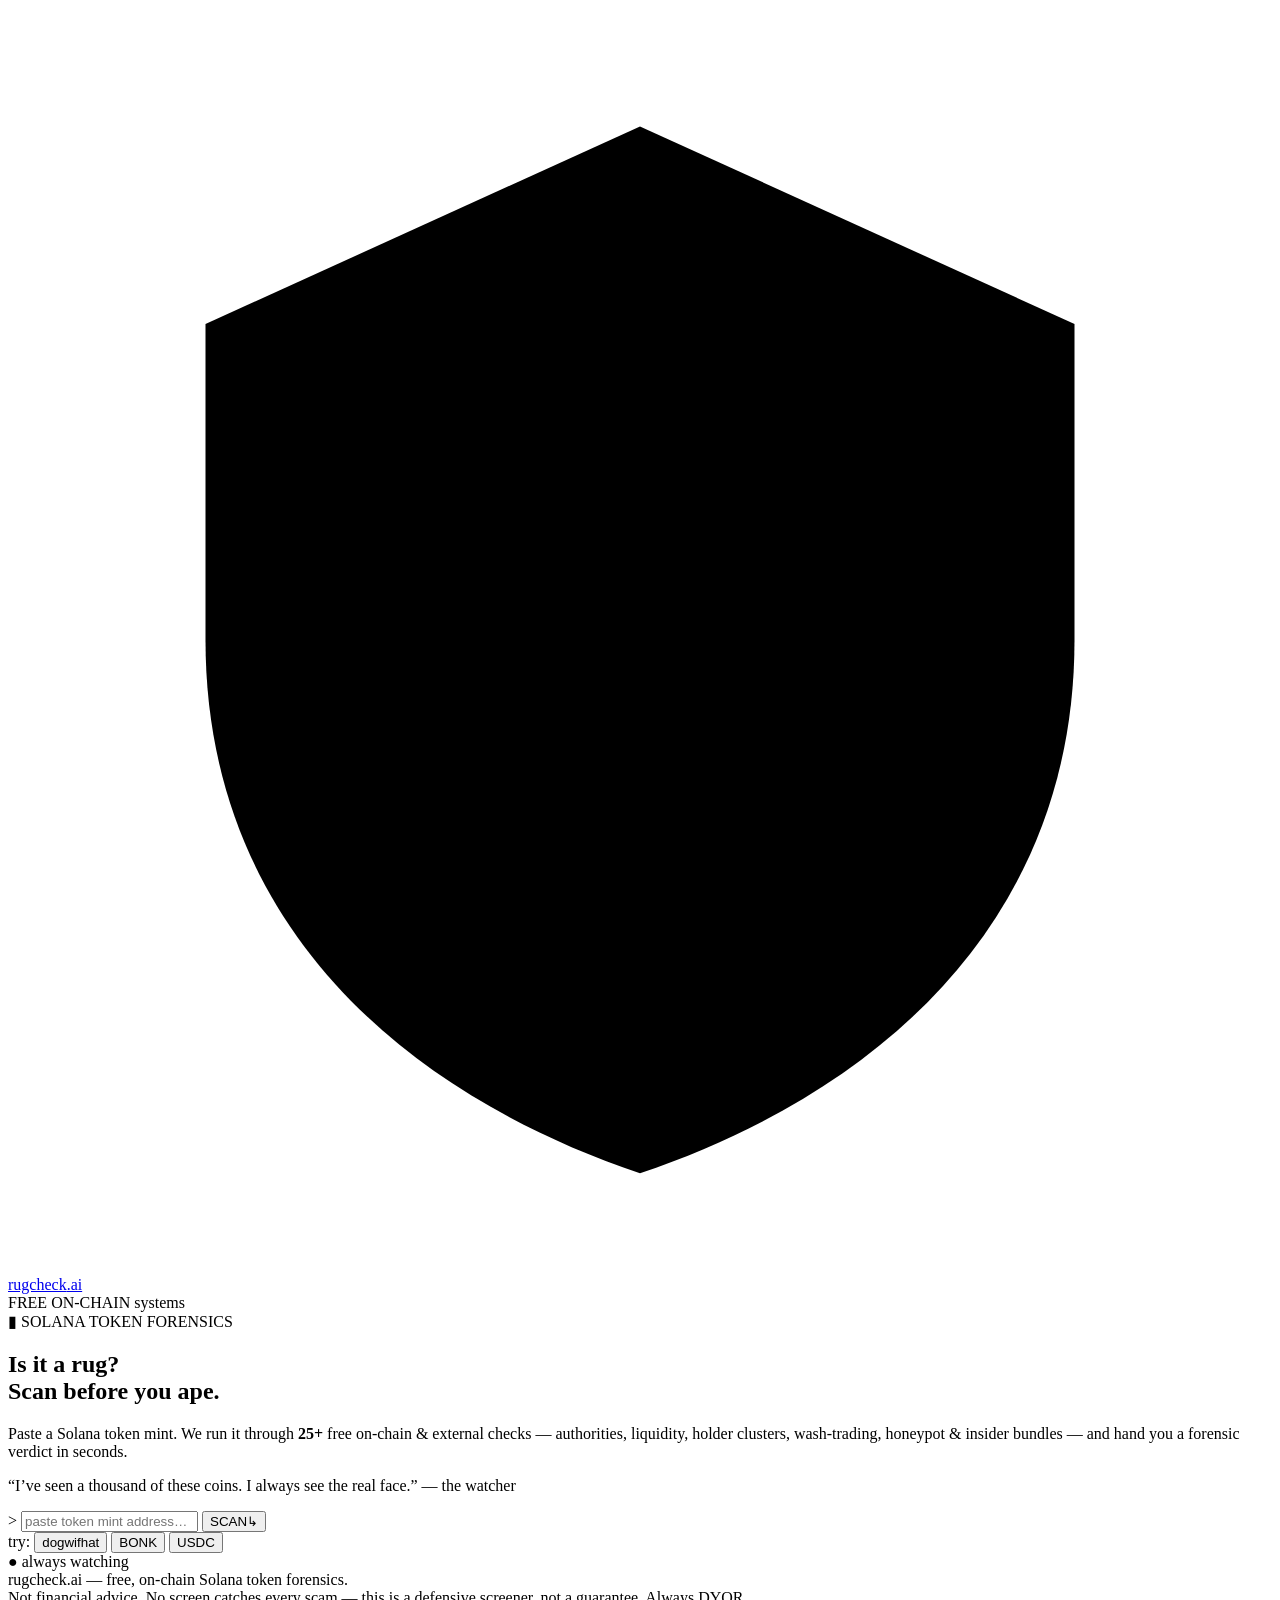
==== src/solscout/web/static/index.html @ b0b0086b "Surface richer RugCheck data + beat the competition (ADR-043) A scanner the user compared us to show" ====
<!doctype html>
<html lang="en">
<head>
<meta charset="utf-8" />
<meta name="viewport" content="width=device-width, initial-scale=1" />
<title>rugcheck.ai — Solana token forensics</title>
<meta name="description" content="Free, on-chain Solana token safety forensics — rug, honeypot, wash-trade, bundle & insider detection in one scan." />
<link rel="preconnect" href="https://fonts.googleapis.com" />
<link rel="preconnect" href="https://fonts.gstatic.com" crossorigin />
<link href="https://fonts.googleapis.com/css2?family=Chakra+Petch:wght@400;500;600;700&family=JetBrains+Mono:wght@400;500;700;800&display=swap" rel="stylesheet" />
<link rel="stylesheet" href="/static/styles.css" />
<link rel="icon" href="data:image/svg+xml,%3Csvg xmlns='http://www.w3.org/2000/svg' viewBox='0 0 32 32'%3E%3Crect width='32' height='32' fill='%23070a0c'/%3E%3Cpath d='M16 4l10 5v7c0 6-4.3 10-10 12C10.3 26 6 22 6 16V9z' fill='none' stroke='%23c4f73a' stroke-width='2'/%3E%3C/svg%3E" />
</head>
<body>
<div class="scanlines" aria-hidden="true"></div>
<div class="grid-bg" aria-hidden="true"></div>
<div class="glow" aria-hidden="true"></div>

<header class="topbar">
  <a class="brand" href="/">
    <svg class="shield" viewBox="0 0 32 32" aria-hidden="true"><path d="M16 3l11 5v8c0 7-4.8 11.4-11 13.5C9.8 27.4 5 23 5 16V8z"/></svg>
    <span class="brand-name">rugcheck<span class="dot">.ai</span></span>
  </a>
  <nav class="topnav">
    <span class="tag">FREE</span>
    <span class="tag">ON-CHAIN</span>
    <span class="health" id="health" title="provider status"><i></i> systems</span>
  </nav>
</header>

<main>
  <!-- HERO / SEARCH -->
  <section class="hero" id="hero">
    <div class="kicker"><span class="blink">▮</span> SOLANA TOKEN FORENSICS</div>
    <h1 class="headline">Is it a <span class="rug">rug</span>?<br />Scan before you ape.</h1>
    <p class="sub">Paste a Solana token mint. We run it through <strong id="checkCount">25+</strong> free on-chain
      &amp; external checks — authorities, liquidity, holder clusters, wash-trading, honeypot &amp; insider
      bundles — and hand you a forensic verdict in seconds.</p>
    <p class="quip">“I’ve seen a thousand of these coins. I always see the real face.”
      <span class="quip-by">— the watcher</span></p>

    <form class="searchbar" id="searchForm" autocomplete="off">
      <span class="prompt">&gt;</span>
      <input id="mintInput" name="mint" spellcheck="false" placeholder="paste token mint address…"
             aria-label="token mint address" />
      <button type="submit" id="scanBtn"><span class="lbl">SCAN</span><span class="arrow">↳</span></button>
    </form>
    <div class="examples">
      <span class="ex-label">try:</span>
      <button class="chip" data-mint="EKpQGSJtjMFqKZ9KQanSqYXRcF8fBopzLHYxdM65zcjm">dogwifhat</button>
      <button class="chip" data-mint="DezXAZ8z7PnrnRJjz3wXBoRgixCa6xjnB7YaB1pPB263">BONK</button>
      <button class="chip" data-mint="EPjFWdd5AufqSSqeM2qN1xzybapC8G4wEGGkZwyTDt1v">USDC</button>
    </div>
    <p class="err" id="err" hidden></p>

    <!-- the watcher: always eyeing the next coin -->
    <div class="watcher" id="heroWatcher" aria-hidden="true">
      <div class="watcher-face" id="heroFace"></div>
      <div class="watcher-cap"><span class="blink">●</span> always watching</div>
    </div>
  </section>

  <!-- SCANNING -->
  <section class="scanning" id="scanning" hidden>
    <div class="scan-core"><div class="ring"></div><div class="ring r2"></div><div class="reticle">⌖</div></div>
    <ul class="scan-log" id="scanLog"></ul>
  </section>

  <!-- REPORT -->
  <section class="report" id="report" hidden>
    <form class="rescan reveal" id="rescanForm" autocomplete="off">
      <span class="prompt">&gt;</span>
      <input id="mintInput2" spellcheck="false" placeholder="scan another mint…" aria-label="token mint address" />
      <button type="submit"><span class="lbl">SCAN</span></button>
      <a class="newscan" href="/">↺ new</a>
    </form>
    <!-- verdict -->
    <div class="verdict-wrap reveal">
      <!-- the watcher reacts to the verdict: glares at rugs, eases up on clean coins -->
      <div class="watcher-corner" id="watcherReaction" aria-hidden="true"></div>
      <div class="gauge-box">
        <svg class="gauge" viewBox="0 0 220 220" id="gauge">
          <circle class="g-track" cx="110" cy="110" r="92" pathLength="100"/>
          <circle class="g-fill" cx="110" cy="110" r="92" id="gFill" pathLength="100"/>
          <text class="g-score" x="110" y="104" id="gScore">0</text>
          <text class="g-out" x="110" y="136" id="gOut">/100 SAFETY</text>
        </svg>
      </div>
      <div class="verdict-main">
        <div class="badge" id="badge">—</div>
        <div class="token-id">
          <span class="t-name" id="tName">—</span>
          <span class="t-sym" id="tSym"></span>
          <span class="t-dex" id="tDex"></span>
        </div>
        <p class="verdict-summary" id="vSummary"></p>
        <div class="counts" id="counts"></div>
        <div class="links" id="links"></div>
        <code class="mint-line" id="mintLine"></code>
      </div>
    </div>

    <!-- check grid -->
    <div class="section-head reveal"><h2>Forensic checks</h2><span class="rule"></span><span class="meta" id="checkMeta"></span></div>
    <div class="checks" id="checks"></div>

    <!-- creator + twitter (the OSINT the user asked for) -->
    <div class="section-head reveal"><h2>Who's behind it</h2><span class="rule"></span><span class="meta">deployer · X · buyers</span></div>
    <div class="cols">
      <div class="panel reveal" id="deployerPanel">
        <h3>Creator / deployer <span class="byline">/ on-chain</span></h3>
        <div id="deployerBody"></div>
      </div>
      <div class="panel reveal" id="twitterPanel">
        <h3>Twitter / X <span class="byline">/ keyless</span></h3>
        <div id="twitterBody"></div>
      </div>
    </div>

    <!-- holders + buyer history -->
    <div class="cols">
      <div class="panel reveal" id="holdersPanel">
        <h3>Holders &amp; buyer history</h3>
        <div class="hstat" id="hStat"></div>
        <div class="bars" id="holderBars"></div>
      </div>
      <div class="panel reveal" id="marketPanel">
        <h3>Market &amp; liquidity</h3>
        <div class="metrics" id="metrics"></div>
        <div class="flow" id="flow"></div>
      </div>
    </div>

    <!-- insider networks (named clusters) -->
    <div class="panel reveal" id="insiderPanel" hidden>
      <h3>Insider networks <span class="byline">/ coordinated wallet clusters</span></h3>
      <div id="insiderBody"></div>
    </div>

    <!-- source consensus + AI -->
    <div class="cols">
      <div class="panel reveal" id="rcPanel">
        <h3>Source consensus <span class="byline">/ RugCheck + GoPlus</span></h3>
        <div id="rcBody"></div>
      </div>
      <div class="panel reveal ai" id="aiPanel">
        <h3>AI analyst <span class="byline">/ local Qwen</span></h3>
        <div id="aiBody"></div>
      </div>
    </div>
  </section>
</main>

<footer class="foot">
  <div>rugcheck<span class="dot">.ai</span> — free, on-chain Solana token forensics.</div>
  <div class="disc">Not financial advice. No screen catches every scam — this is a defensive screener, not a guarantee. Always DYOR.</div>
</footer>

<script src="/static/app.js"></script>
</body>
</html>
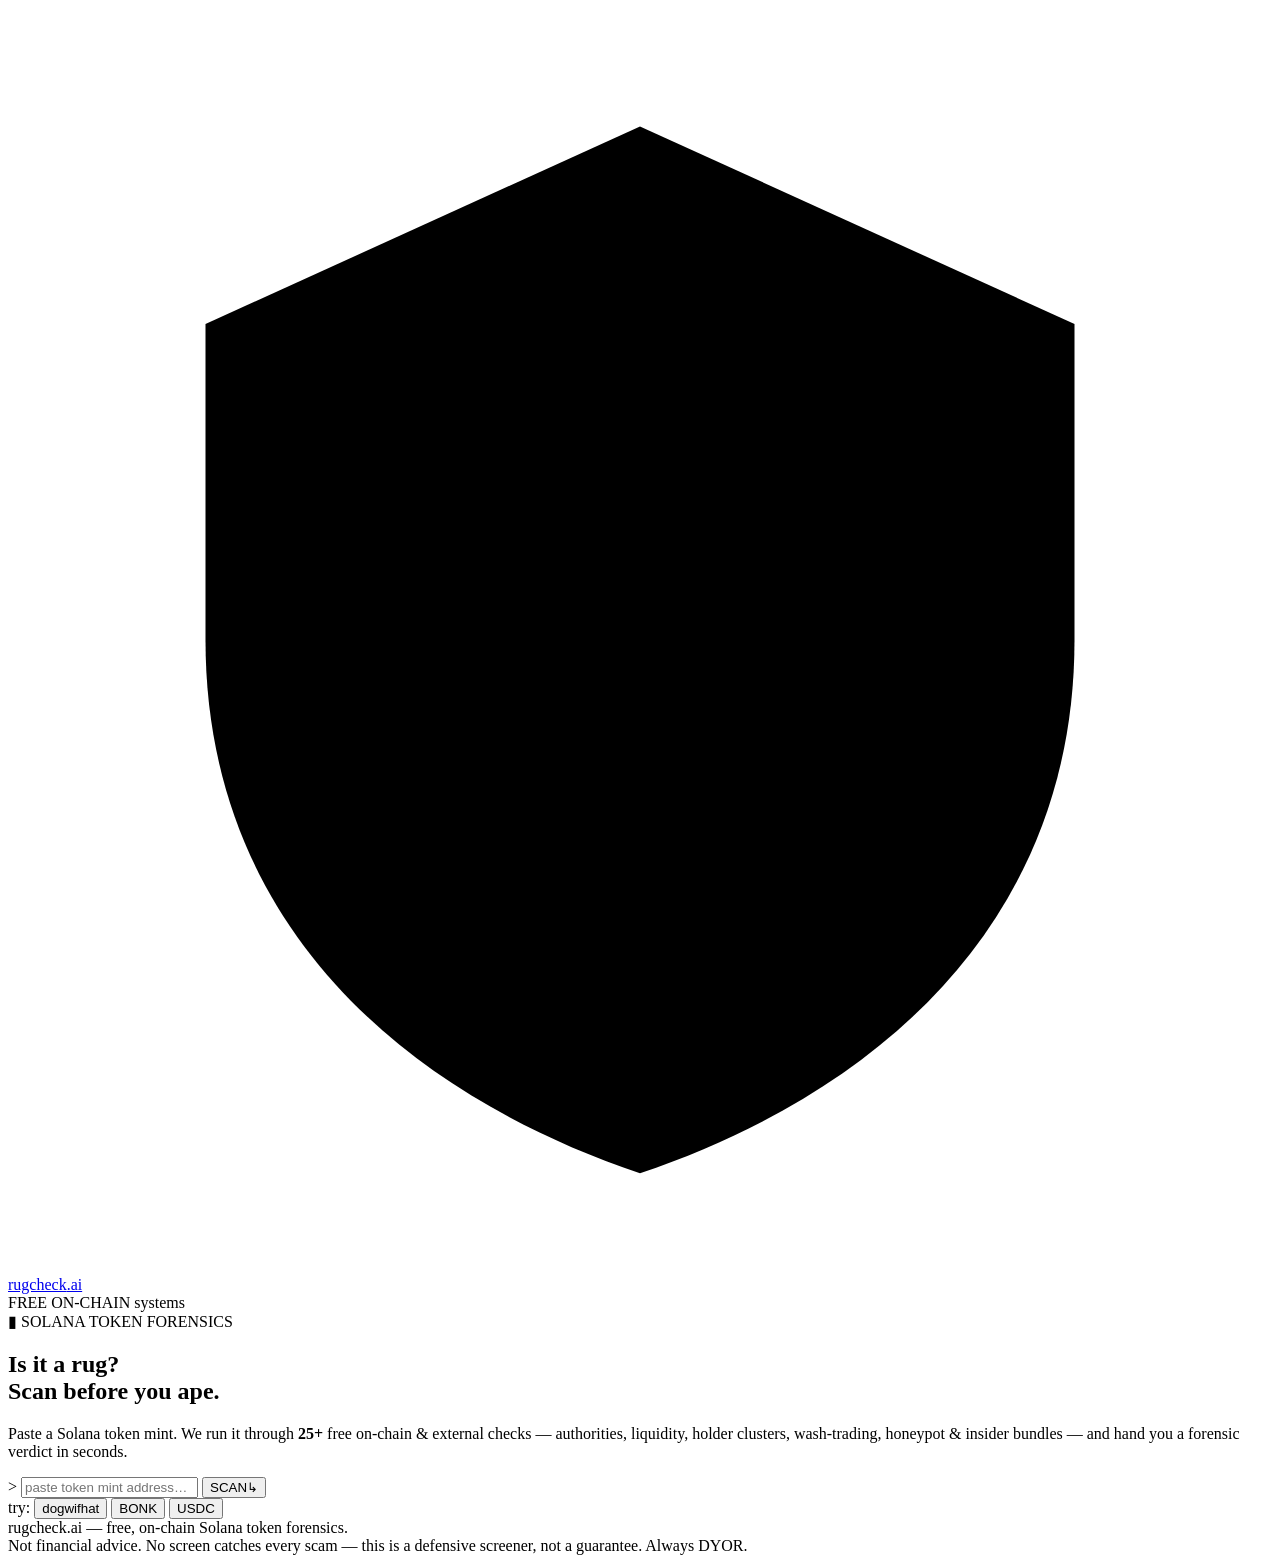
==== commit 22127520: "Honest loader, bigger auto-fading watcher, remove persona text (ADR-044) Frontend polish from user f" ====
--- a/src/solscout/web/static/index.html
+++ b/src/solscout/web/static/index.html
@@ -36,8 +36,6 @@
     <p class="sub">Paste a Solana token mint. We run it through <strong id="checkCount">25+</strong> free on-chain
       &amp; external checks — authorities, liquidity, holder clusters, wash-trading, honeypot &amp; insider
       bundles — and hand you a forensic verdict in seconds.</p>
-    <p class="quip">“I’ve seen a thousand of these coins. I always see the real face.”
-      <span class="quip-by">— the watcher</span></p>
 
     <form class="searchbar" id="searchForm" autocomplete="off">
       <span class="prompt">&gt;</span>
@@ -52,12 +50,6 @@
       <button class="chip" data-mint="EPjFWdd5AufqSSqeM2qN1xzybapC8G4wEGGkZwyTDt1v">USDC</button>
     </div>
     <p class="err" id="err" hidden></p>
-
-    <!-- the watcher: always eyeing the next coin -->
-    <div class="watcher" id="heroWatcher" aria-hidden="true">
-      <div class="watcher-face" id="heroFace"></div>
-      <div class="watcher-cap"><span class="blink">●</span> always watching</div>
-    </div>
   </section>
 
   <!-- SCANNING -->
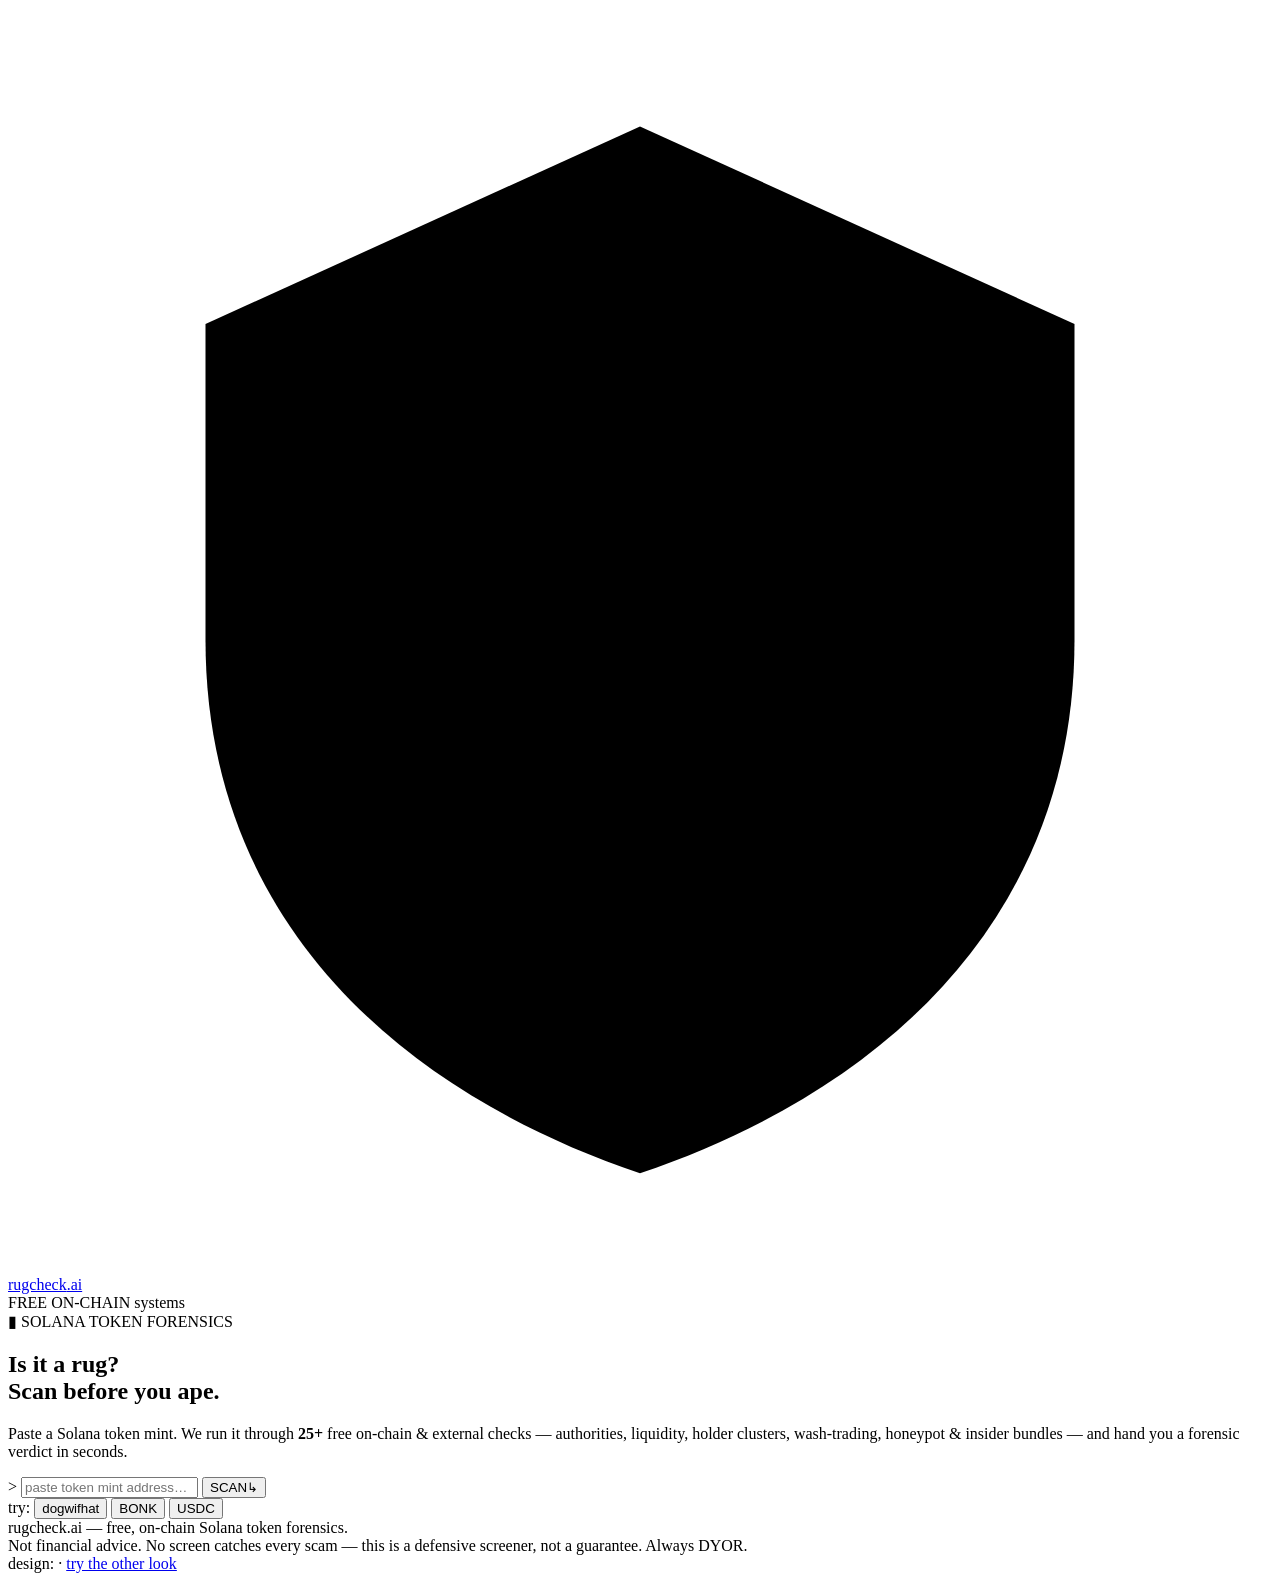
==== commit e96e668d: "Design B 'the case file' + A/B assignment & measurement (ADR-046 P8) - styles-b.css: full second ski" ====
--- a/src/solscout/web/static/index.html
+++ b/src/solscout/web/static/index.html
@@ -7,8 +7,27 @@
 <meta name="description" content="Free, on-chain Solana token safety forensics — rug, honeypot, wash-trade, bundle & insider detection in one scan." />
 <link rel="preconnect" href="https://fonts.googleapis.com" />
 <link rel="preconnect" href="https://fonts.gstatic.com" crossorigin />
-<link href="https://fonts.googleapis.com/css2?family=Chakra+Petch:wght@400;500;600;700&family=JetBrains+Mono:wght@400;500;700;800&display=swap" rel="stylesheet" />
-<link rel="stylesheet" href="/static/styles.css" />
+<script>
+/* A/B design assignment (ADR-046): ?v=a|b override → sticky localStorage → 50/50 coin flip.
+   Injected before <body> parses, so the right skin paints first (no flash of the other theme). */
+(function () {
+  var q = new URLSearchParams(location.search).get("v");
+  var v = (q === "a" || q === "b") ? q : null;
+  try { v = v || localStorage.getItem("rc_v"); } catch (e) { /* private mode */ }
+  if (v !== "a" && v !== "b") v = Math.random() < 0.5 ? "a" : "b";
+  try { localStorage.setItem("rc_v", v); } catch (e) { /* ignore */ }
+  window.__V = v;
+  document.documentElement.dataset.variant = v;
+  function css(href) {
+    var l = document.createElement("link"); l.rel = "stylesheet"; l.href = href;
+    document.head.appendChild(l);
+  }
+  css(v === "b"
+    ? "https://fonts.googleapis.com/css2?family=Special+Elite&family=IBM+Plex+Serif:ital,wght@0,400;0,600;1,400&family=Courier+Prime:wght@400;700&display=swap"
+    : "https://fonts.googleapis.com/css2?family=Chakra+Petch:wght@400;500;600;700&family=JetBrains+Mono:wght@400;500;700;800&display=swap");
+  css(v === "b" ? "/static/styles-b.css" : "/static/styles.css");
+})();
+</script>
 <link rel="icon" href="data:image/svg+xml,%3Csvg xmlns='http://www.w3.org/2000/svg' viewBox='0 0 32 32'%3E%3Crect width='32' height='32' fill='%23070a0c'/%3E%3Cpath d='M16 4l10 5v7c0 6-4.3 10-10 12C10.3 26 6 22 6 16V9z' fill='none' stroke='%23c4f73a' stroke-width='2'/%3E%3C/svg%3E" />
 </head>
 <body>
@@ -132,7 +151,7 @@
     <!-- source consensus + AI -->
     <div class="cols">
       <div class="panel reveal" id="rcPanel">
-        <h3>Source consensus <span class="byline">/ RugCheck + GoPlus</span></h3>
+        <h3>Source consensus <span class="byline">/ RugCheck + GoPlus + Jupiter</span></h3>
         <div id="rcBody"></div>
       </div>
       <div class="panel reveal ai" id="aiPanel">
@@ -146,6 +165,7 @@
 <footer class="foot">
   <div>rugcheck<span class="dot">.ai</span> — free, on-chain Solana token forensics.</div>
   <div class="disc">Not financial advice. No screen catches every scam — this is a defensive screener, not a guarantee. Always DYOR.</div>
+  <div class="abline">design: <span id="abName"></span> · <a id="abSwitch" href="/?v=b">try the other look</a></div>
 </footer>
 
 <script src="/static/app.js"></script>
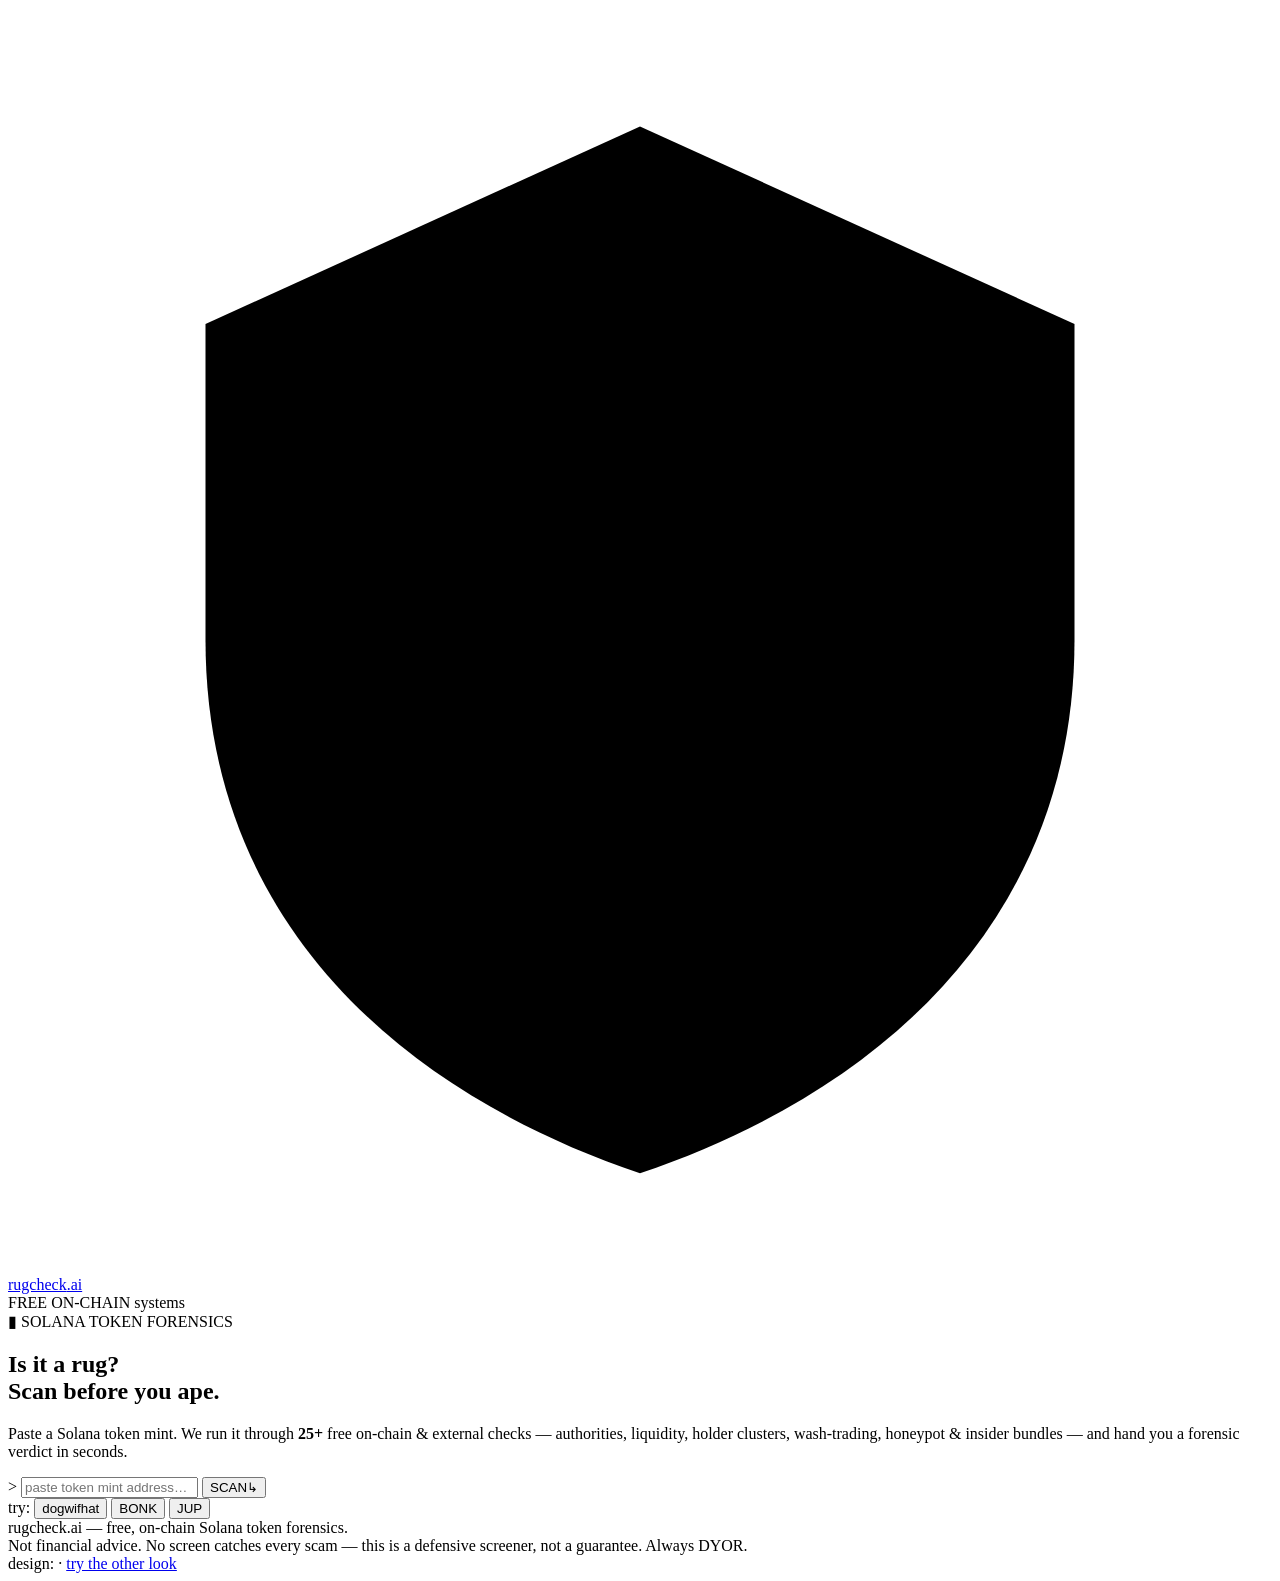
==== commit 7f2a8f81: "Fix WIF false CRITICAL: Jupiter devMints never hard-vetoes; insider-net % sanity gate The user caugh" ====
--- a/src/solscout/web/static/index.html
+++ b/src/solscout/web/static/index.html
@@ -66,7 +66,9 @@
       <span class="ex-label">try:</span>
       <button class="chip" data-mint="EKpQGSJtjMFqKZ9KQanSqYXRcF8fBopzLHYxdM65zcjm">dogwifhat</button>
       <button class="chip" data-mint="DezXAZ8z7PnrnRJjz3wXBoRgixCa6xjnB7YaB1pPB263">BONK</button>
-      <button class="chip" data-mint="EPjFWdd5AufqSSqeM2qN1xzybapC8G4wEGGkZwyTDt1v">USDC</button>
+      <!-- not USDC: the engine HONESTLY flags it CRITICAL (Circle keeps mint+freeze authority and does
+           freeze sanctioned wallets) — correct forensics, but a confusing first-click demo -->
+      <button class="chip" data-mint="JUPyiwrYJFskUPiHa7hkeR8VUtAeFoSYbKedZNsDvCN">JUP</button>
     </div>
     <p class="err" id="err" hidden></p>
   </section>
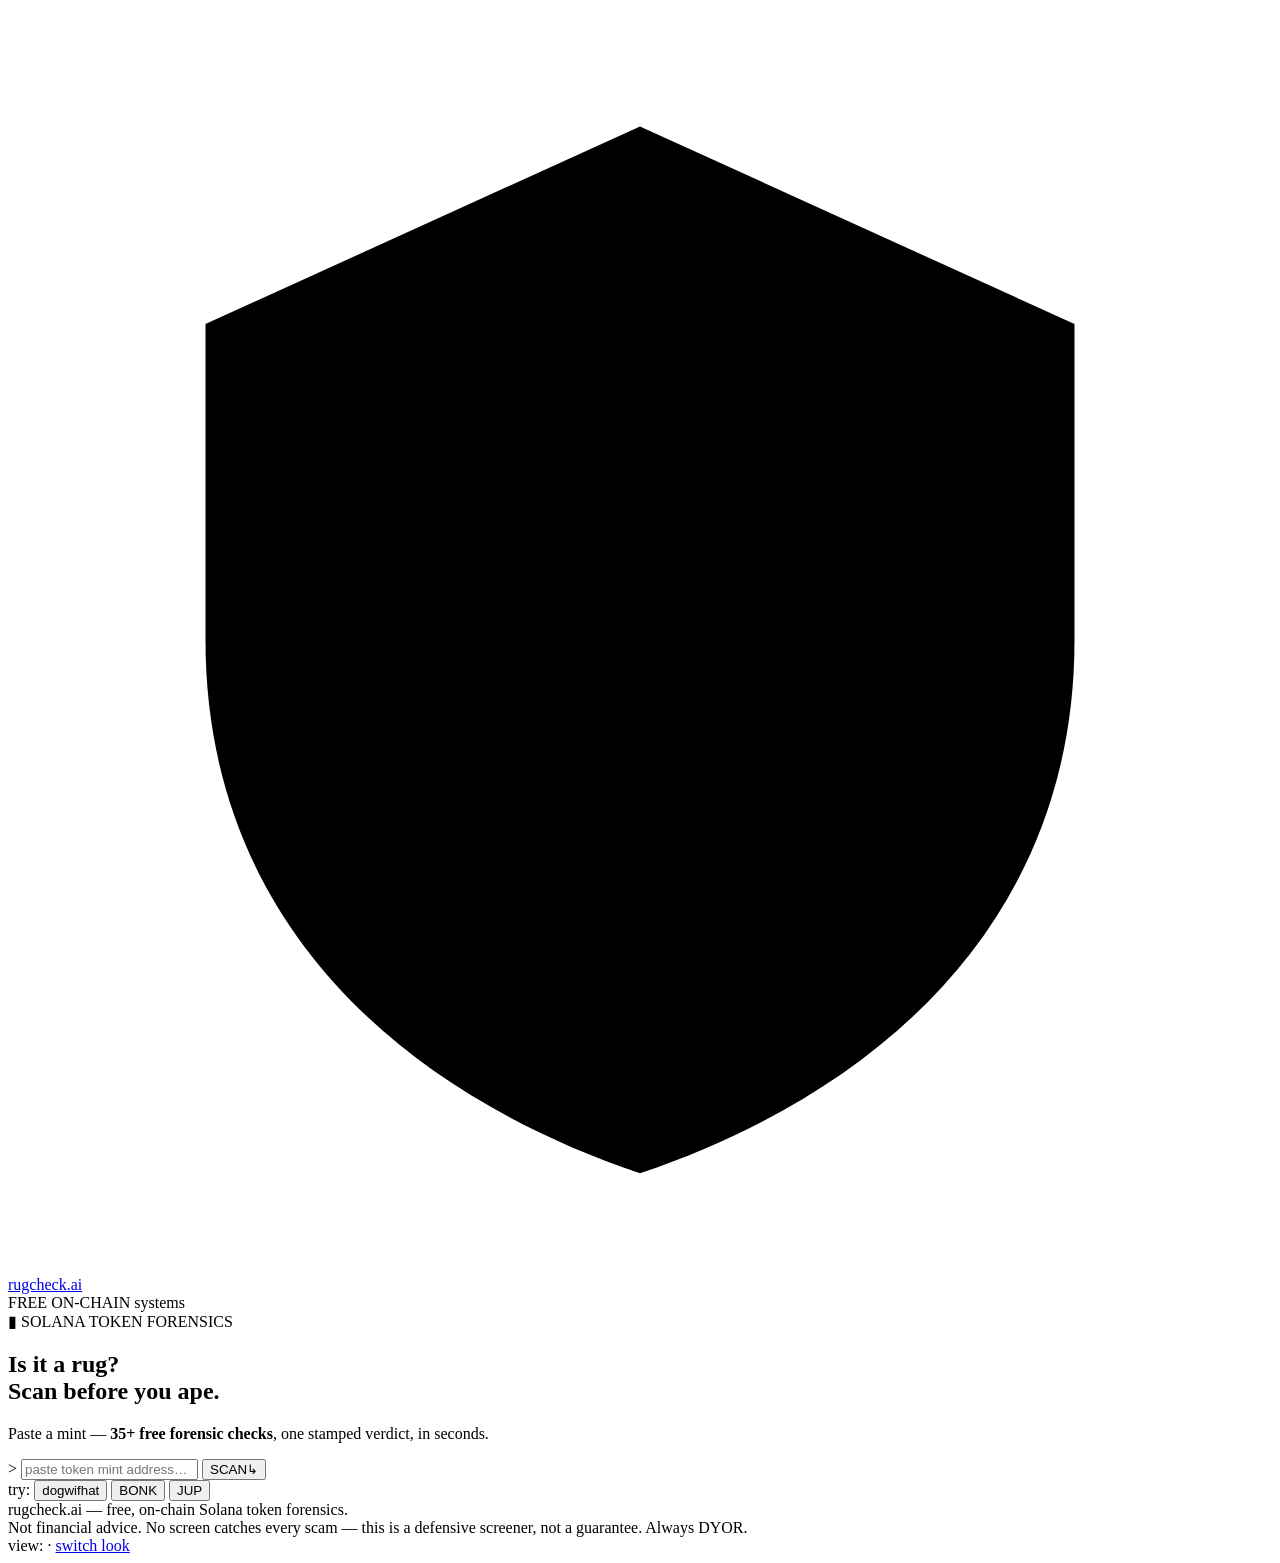
==== commit 515818a9: "Case file = the brand + non-custodial PRO pass + 1/day trial + hardening (ADR-047/048) - Design B de" ====
--- a/src/solscout/web/static/index.html
+++ b/src/solscout/web/static/index.html
@@ -5,29 +5,22 @@
 <meta name="viewport" content="width=device-width, initial-scale=1" />
 <title>rugcheck.ai — Solana token forensics</title>
 <meta name="description" content="Free, on-chain Solana token safety forensics — rug, honeypot, wash-trade, bundle & insider detection in one scan." />
+<!-- social share cards. NOTE: crawlers need ABSOLUTE og:image URLs — swap in the real domain at launch -->
+<meta property="og:type" content="website" />
+<meta property="og:title" content="Is it a rug? Scan before you ape." />
+<meta property="og:description" content="35+ free forensic checks on any Solana token: authorities, insider clusters, wash-trading, honeypots, deployer & Twitter forensics. 100% free." />
+<meta property="og:image" content="/static/og.png" />
+<meta property="og:image:width" content="1200" />
+<meta property="og:image:height" content="630" />
+<meta name="twitter:card" content="summary_large_image" />
+<meta name="twitter:title" content="Is it a rug? Scan before you ape." />
+<meta name="twitter:description" content="35+ free forensic checks on any Solana token — honest verdicts, zero cost." />
+<meta name="twitter:image" content="/static/og.png" />
 <link rel="preconnect" href="https://fonts.googleapis.com" />
 <link rel="preconnect" href="https://fonts.gstatic.com" crossorigin />
-<script>
-/* A/B design assignment (ADR-046): ?v=a|b override → sticky localStorage → 50/50 coin flip.
-   Injected before <body> parses, so the right skin paints first (no flash of the other theme). */
-(function () {
-  var q = new URLSearchParams(location.search).get("v");
-  var v = (q === "a" || q === "b") ? q : null;
-  try { v = v || localStorage.getItem("rc_v"); } catch (e) { /* private mode */ }
-  if (v !== "a" && v !== "b") v = Math.random() < 0.5 ? "a" : "b";
-  try { localStorage.setItem("rc_v", v); } catch (e) { /* ignore */ }
-  window.__V = v;
-  document.documentElement.dataset.variant = v;
-  function css(href) {
-    var l = document.createElement("link"); l.rel = "stylesheet"; l.href = href;
-    document.head.appendChild(l);
-  }
-  css(v === "b"
-    ? "https://fonts.googleapis.com/css2?family=Special+Elite&family=IBM+Plex+Serif:ital,wght@0,400;0,600;1,400&family=Courier+Prime:wght@400;700&display=swap"
-    : "https://fonts.googleapis.com/css2?family=Chakra+Petch:wght@400;500;600;700&family=JetBrains+Mono:wght@400;500;700;800&display=swap");
-  css(v === "b" ? "/static/styles-b.css" : "/static/styles.css");
-})();
-</script>
+<!-- blocking on purpose: assigns the design + injects its CSS before first paint (no theme flash).
+     External file (not inline) so the CSP can ban inline scripts outright (ADR-048). -->
+<script src="/static/boot.js"></script>
 <link rel="icon" href="data:image/svg+xml,%3Csvg xmlns='http://www.w3.org/2000/svg' viewBox='0 0 32 32'%3E%3Crect width='32' height='32' fill='%23070a0c'/%3E%3Cpath d='M16 4l10 5v7c0 6-4.3 10-10 12C10.3 26 6 22 6 16V9z' fill='none' stroke='%23c4f73a' stroke-width='2'/%3E%3C/svg%3E" />
 </head>
 <body>
@@ -43,6 +36,8 @@
   <nav class="topnav">
     <span class="tag">FREE</span>
     <span class="tag">ON-CHAIN</span>
+    <!-- PRO pass (ADR-047): unhidden by app.js only when GET /api/pay/status says payments are on -->
+    <button class="tag" id="proBtn" hidden>★ PRO</button>
     <span class="health" id="health" title="provider status"><i></i> systems</span>
   </nav>
 </header>
@@ -52,9 +47,8 @@
   <section class="hero" id="hero">
     <div class="kicker"><span class="blink">▮</span> SOLANA TOKEN FORENSICS</div>
     <h1 class="headline">Is it a <span class="rug">rug</span>?<br />Scan before you ape.</h1>
-    <p class="sub">Paste a Solana token mint. We run it through <strong id="checkCount">25+</strong> free on-chain
-      &amp; external checks — authorities, liquidity, holder clusters, wash-trading, honeypot &amp; insider
-      bundles — and hand you a forensic verdict in seconds.</p>
+    <!-- ADR-047: hero copy cut to ONE line — the input is the product, not the paragraph -->
+    <p class="sub">Paste a mint — <strong>35+ free forensic checks</strong>, one stamped verdict, in seconds.</p>
 
     <form class="searchbar" id="searchForm" autocomplete="off">
       <span class="prompt">&gt;</span>
@@ -89,8 +83,6 @@
     </form>
     <!-- verdict -->
     <div class="verdict-wrap reveal">
-      <!-- the watcher reacts to the verdict: glares at rugs, eases up on clean coins -->
-      <div class="watcher-corner" id="watcherReaction" aria-hidden="true"></div>
       <div class="gauge-box">
         <svg class="gauge" viewBox="0 0 220 220" id="gauge">
           <circle class="g-track" cx="110" cy="110" r="92" pathLength="100"/>
@@ -150,24 +142,41 @@
       <div id="insiderBody"></div>
     </div>
 
-    <!-- source consensus + AI -->
-    <div class="cols">
-      <div class="panel reveal" id="rcPanel">
-        <h3>Source consensus <span class="byline">/ RugCheck + GoPlus + Jupiter</span></h3>
-        <div id="rcBody"></div>
-      </div>
-      <div class="panel reveal ai" id="aiPanel">
-        <h3>AI analyst <span class="byline">/ local Qwen</span></h3>
-        <div id="aiBody"></div>
-      </div>
+    <!-- source consensus (ADR-048: the AI-analyst panel is gone — the verdict was always the
+         deterministic engine; the paragraph added latency + injection surface, not information) -->
+    <div class="panel reveal" id="rcPanel">
+      <h3>Source consensus <span class="byline">/ RugCheck + GoPlus + Jupiter</span></h3>
+      <div id="rcBody"></div>
     </div>
   </section>
 </main>
 
+<!-- PRO pass modal (ADR-047) — non-custodial one-time payment, only reachable when payments are enabled -->
+<div class="paywrap" id="payModal" hidden>
+  <div class="paycard" role="dialog" aria-modal="true" aria-labelledby="payTitle">
+    <button class="payx" id="payClose" aria-label="close">×</button>
+    <h3 id="payTitle">PRO pass</h3>
+    <p class="paylead">One-time <b id="payPrice">…</b> → <b>unlimited scans, forever</b>, tied to your wallet.
+      No subscription, no account, no email.</p>
+    <ul class="payperks">
+      <li>no daily scan limits</li>
+      <li>force-refresh any report on demand</li>
+      <li>priority rate lane</li>
+    </ul>
+    <button class="paygo" id="payGo">Connect wallet &amp; pay</button>
+    <div class="paystep" id="payStep" aria-live="polite"></div>
+    <p class="payok" id="payOk" hidden>✓ PRO active — this wallet now scans without limits.</p>
+    <p class="payerr" id="payErr" hidden></p>
+    <button class="payrestore" id="payRestore">already paid? restore with wallet</button>
+    <p class="paynote">Non-custodial: your wallet signs <b>one</b> plain transfer directly to the site's
+      address. We never hold funds, never see your keys, and will <b>never</b> ask for a seed phrase.</p>
+  </div>
+</div>
+
 <footer class="foot">
   <div>rugcheck<span class="dot">.ai</span> — free, on-chain Solana token forensics.</div>
   <div class="disc">Not financial advice. No screen catches every scam — this is a defensive screener, not a guarantee. Always DYOR.</div>
-  <div class="abline">design: <span id="abName"></span> · <a id="abSwitch" href="/?v=b">try the other look</a></div>
+  <div class="abline">view: <span id="abName"></span> · <a id="abSwitch" href="/?v=a">switch look</a></div>
 </footer>
 
 <script src="/static/app.js"></script>
